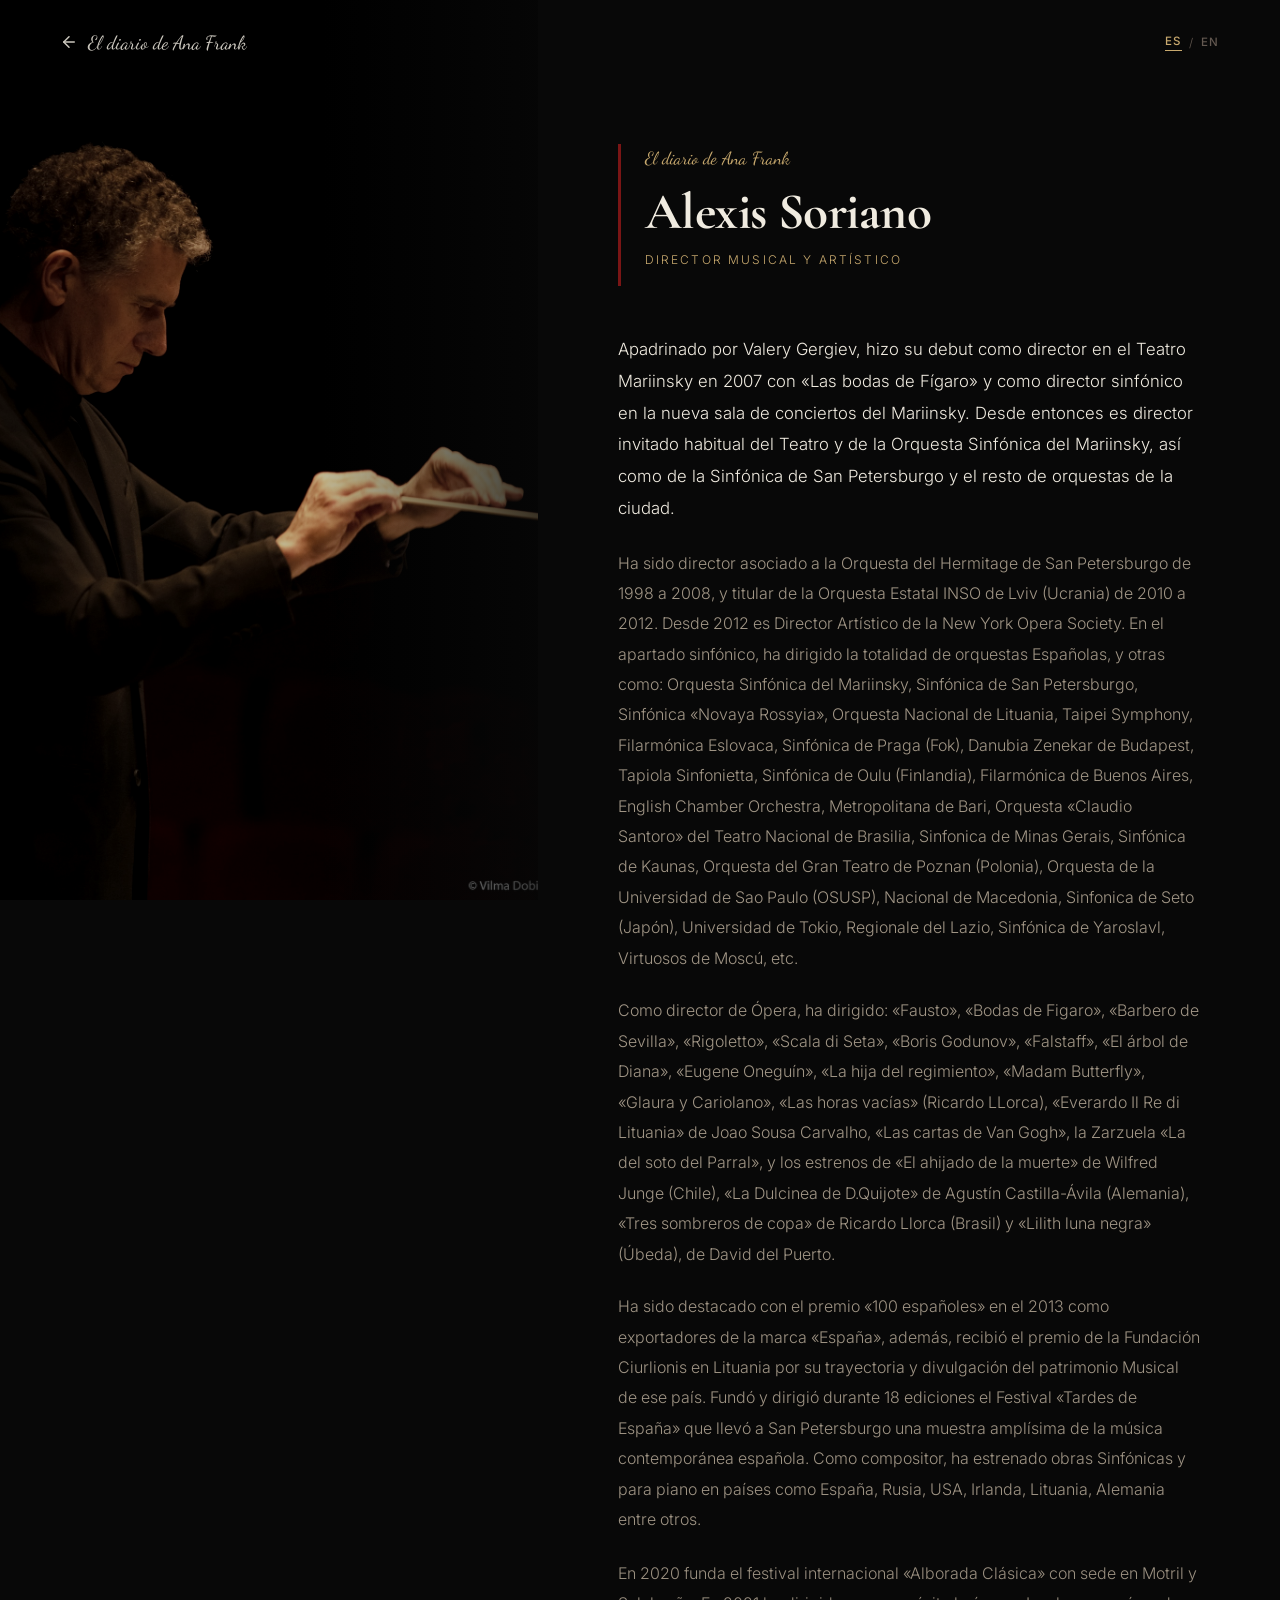
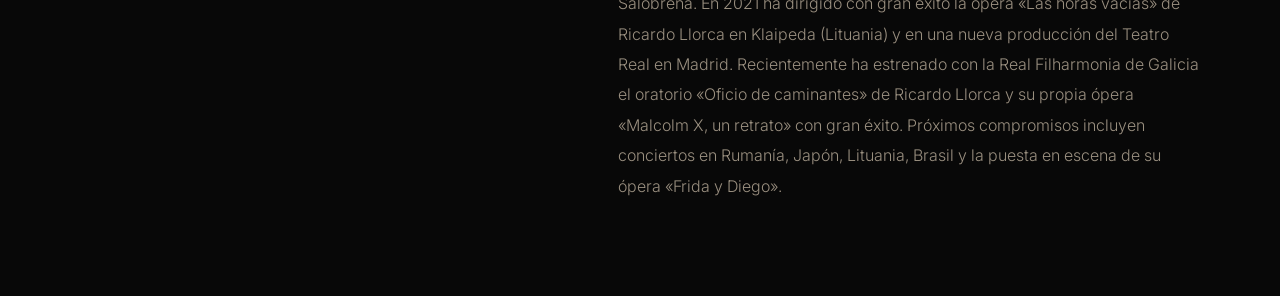
==== alexis.html @ a74d4772 "Commit temporal de mis archivos locales" ====
<!DOCTYPE html>
<html lang="es">
<head>
  <meta charset="UTF-8">
  <meta name="viewport" content="width=device-width, initial-scale=1.0">
  <title>Alexis Soriano — El diario de Ana Frank</title>
  <link rel="preconnect" href="https://fonts.googleapis.com">
  <link rel="preconnect" href="https://fonts.gstatic.com" crossorigin>
  <link href="https://fonts.googleapis.com/css2?family=Cormorant+Garamond:ital,wght@0,300;0,400;0,600;0,700;1,300;1,400;1,600&family=Dancing+Script:wght@600;700&family=Inter:wght@300;400;500&display=swap" rel="stylesheet">
  <link rel="stylesheet" href="css/styles.css">
  <link rel="stylesheet" href="css/artist.css">
</head>
<body>

  <header id="site-header" class="scrolled">
    <div class="header-inner">
      <a href="index.html" class="back-link">
        <svg width="18" height="18" viewBox="0 0 24 24" fill="none" stroke="currentColor" stroke-width="2" stroke-linecap="round" stroke-linejoin="round"><line x1="19" y1="12" x2="5" y2="12"/><polyline points="12 5 5 12 12 19"/></svg>
        <span data-es="El diario de Ana Frank" data-en="The Diary of Ana Frank">El diario de Ana Frank</span>
      </a>
      <div class="lang-toggle">
        <button class="lang-btn active" data-lang="es">ES</button>
        <span class="lang-sep">/</span>
        <button class="lang-btn" data-lang="en">EN</button>
      </div>
    </div>
  </header>

  <main class="artist-layout">

    <div class="artist-photo-col">
      <img src="assets/images/alexis-soriano.jpg" alt="Alexis Soriano">
      <div class="artist-photo-overlay"></div>
    </div>

    <div class="artist-content-col">
      <div class="artist-header">
        <p class="artist-opera" data-es="El diario de Ana Frank" data-en="The Diary of Ana Frank">El diario de Ana Frank</p>
        <h1 class="artist-name">Alexis Soriano</h1>
        <p class="artist-role" data-es="Director musical y artístico" data-en="Musical and Artistic Director">Director musical y artístico</p>
      </div>

      <div class="artist-bio">
        <p data-es="Apadrinado por Valery Gergiev, hizo su debut como director en el Teatro Mariinsky en 2007 con «Las bodas de Fígaro» y como director sinfónico en la nueva sala de conciertos del Mariinsky. Desde entonces es director invitado habitual del Teatro y de la Orquesta Sinfónica del Mariinsky, así como de la Sinfónica de San Petersburgo y el resto de orquestas de la ciudad."
           data-en="Mentored by Valery Gergiev, he made his debut as a conductor at the Mariinsky Theatre in 2007 with 'Le nozze di Figaro' and as a symphonic conductor in the new Mariinsky concert hall. Since then he has been a regular guest conductor of the Theatre, the Mariinsky Symphony Orchestra, the St. Petersburg Philharmonic and the city's other orchestras.">
          Apadrinado por Valery Gergiev, hizo su debut como director en el Teatro Mariinsky en 2007 con «Las bodas de Fígaro» y como director sinfónico en la nueva sala de conciertos del Mariinsky. Desde entonces es director invitado habitual del Teatro y de la Orquesta Sinfónica del Mariinsky, así como de la Sinfónica de San Petersburgo y el resto de orquestas de la ciudad.
        </p>
        <p data-es="Ha sido director asociado a la Orquesta del Hermitage de San Petersburgo de 1998 a 2008, y titular de la Orquesta Estatal INSO de Lviv (Ucrania) de 2010 a 2012. Desde 2012 es Director Artístico de la New York Opera Society. En el apartado sinfónico, ha dirigido la totalidad de orquestas Españolas, y otras como: Orquesta Sinfónica del Mariinsky, Sinfónica de San Petersburgo, Sinfónica «Novaya Rossyia», Orquesta Nacional de Lituania, Taipei Symphony, Filarmónica Eslovaca, Sinfónica de Praga (Fok), Danubia Zenekar de Budapest, Tapiola Sinfonietta, Sinfónica de Oulu (Finlandia), Filarmónica de Buenos Aires, English Chamber Orchestra, Metropolitana de Bari, Orquesta «Claudio Santoro» del Teatro Nacional de Brasilia, Sinfonica de Minas Gerais, Sinfónica de Kaunas, Orquesta del Gran Teatro de Poznan (Polonia), Orquesta de la Universidad de Sao Paulo (OSUSP), Nacional de Macedonia, Sinfonica de Seto (Japón), Universidad de Tokio, Regionale del Lazio, Sinfónica de Yaroslavl, Virtuosos de Moscú, etc."
           data-en="He was Associate Conductor of the Hermitage Orchestra of St. Petersburg from 1998 to 2008, and Principal Conductor of the INSO State Orchestra of Lviv (Ukraine) from 2010 to 2012. Since 2012 he has been Artistic Director of the New York Opera Society. As a symphonic conductor he has led all the major Spanish orchestras as well as the Mariinsky Symphony, St. Petersburg Philharmonic, Novaya Rossiya, Lithuanian National Orchestra, Taipei Symphony, Slovak Philharmonic, Prague Symphony (FOK), Danubia Budapest, Tapiola Sinfonietta, Oulu Sinfonietta (Finland), Buenos Aires Philharmonic, English Chamber Orchestra, Bari Metropolitan, Teatro Nacional de Brasilia 'Claudio Santoro' Orchestra, Minas Gerais Symphony, Kaunas Symphony, Grand Theatre of Poznan Orchestra (Poland), University of São Paulo Orchestra (OSUSP), National Orchestra of Macedonia, Seto Sinfonietta (Japan), University of Tokyo, Regionale del Lazio, Yaroslavl Symphony, Virtuosi of Moscow, etc.">
          Ha sido director asociado a la Orquesta del Hermitage de San Petersburgo de 1998 a 2008, y titular de la Orquesta Estatal INSO de Lviv (Ucrania) de 2010 a 2012. Desde 2012 es Director Artístico de la New York Opera Society. En el apartado sinfónico, ha dirigido la totalidad de orquestas Españolas, y otras como: Orquesta Sinfónica del Mariinsky, Sinfónica de San Petersburgo, Sinfónica «Novaya Rossyia», Orquesta Nacional de Lituania, Taipei Symphony, Filarmónica Eslovaca, Sinfónica de Praga (Fok), Danubia Zenekar de Budapest, Tapiola Sinfonietta, Sinfónica de Oulu (Finlandia), Filarmónica de Buenos Aires, English Chamber Orchestra, Metropolitana de Bari, Orquesta «Claudio Santoro» del Teatro Nacional de Brasilia, Sinfonica de Minas Gerais, Sinfónica de Kaunas, Orquesta del Gran Teatro de Poznan (Polonia), Orquesta de la Universidad de Sao Paulo (OSUSP), Nacional de Macedonia, Sinfonica de Seto (Japón), Universidad de Tokio, Regionale del Lazio, Sinfónica de Yaroslavl, Virtuosos de Moscú, etc.
        </p>
        <p data-es="Como director de Ópera, ha dirigido: «Fausto», «Bodas de Figaro», «Barbero de Sevilla», «Rigoletto», «Scala di Seta», «Boris Godunov», «Falstaff», «El árbol de Diana», «Eugene Oneguín», «La hija del regimiento», «Madam Butterfly», «Glaura y Cariolano», «Las horas vacías» (Ricardo LLorca), «Everardo Il Re di Lituania» de Joao Sousa Carvalho, «Las cartas de Van Gogh», la Zarzuela «La del soto del Parral», y los estrenos de «El ahijado de la muerte» de Wilfred Junge (Chile), «La Dulcinea de D.Quijote» de Agustín Castilla-Ávila (Alemania), «Tres sombreros de copa» de Ricardo Llorca (Brasil) y «Lilith luna negra» (Úbeda), de David del Puerto."
           data-en="As an opera conductor he has directed: Faust, Le nozze di Figaro, Il barbiere di Siviglia, Rigoletto, La Scala di Seta, Boris Godunov, Falstaff, L'arbore di Diana, Eugene Onegin, La fille du régiment, Madama Butterfly, Glaura y Cariolano, Las horas vacías (Ricardo Llorca), Everardo Il Re di Lituania by Joao Sousa Carvalho, Letters of Van Gogh, the Zarzuela La del soto del Parral, and world premieres of El ahijado de la muerte by Wilfred Junge (Chile), La Dulcinea de D.Quijote by Agustín Castilla-Ávila (Germany), Tres sombreros de copa by Ricardo Llorca (Brazil) and Lilith luna negra (Úbeda) by David del Puerto.">
          Como director de Ópera, ha dirigido: «Fausto», «Bodas de Figaro», «Barbero de Sevilla», «Rigoletto», «Scala di Seta», «Boris Godunov», «Falstaff», «El árbol de Diana», «Eugene Oneguín», «La hija del regimiento», «Madam Butterfly», «Glaura y Cariolano», «Las horas vacías» (Ricardo LLorca), «Everardo Il Re di Lituania» de Joao Sousa Carvalho, «Las cartas de Van Gogh», la Zarzuela «La del soto del Parral», y los estrenos de «El ahijado de la muerte» de Wilfred Junge (Chile), «La Dulcinea de D.Quijote» de Agustín Castilla-Ávila (Alemania), «Tres sombreros de copa» de Ricardo Llorca (Brasil) y «Lilith luna negra» (Úbeda), de David del Puerto.
        </p>
        <p data-es="Ha sido destacado con el premio «100 españoles» en el 2013 como exportadores de la marca «España», además, recibió el premio de la Fundación Ciurlionis en Lituania por su trayectoria y divulgación del patrimonio Musical de ese país. Fundó y dirigió durante 18 ediciones el Festival «Tardes de España» que llevó a San Petersburgo una muestra amplísima de la música contemporánea española. Como compositor, ha estrenado obras Sinfónicas y para piano en países como España, Rusia, USA, Irlanda, Lituania, Alemania entre otros."
           data-en="He was recognised with the '100 Spaniards' award in 2013 as an exporter of the Spanish brand, and received the Ciurlionis Foundation award in Lithuania for his career and promotion of that country's musical heritage. He founded and directed for 18 editions the 'Tardes de España' Festival, which brought a wide panorama of contemporary Spanish music to St. Petersburg. As a composer he has premiered symphonic and piano works in Spain, Russia, the USA, Ireland, Lithuania, Germany and elsewhere.">
          Ha sido destacado con el premio «100 españoles» en el 2013 como exportadores de la marca «España», además, recibió el premio de la Fundación Ciurlionis en Lituania por su trayectoria y divulgación del patrimonio Musical de ese país. Fundó y dirigió durante 18 ediciones el Festival «Tardes de España» que llevó a San Petersburgo una muestra amplísima de la música contemporánea española. Como compositor, ha estrenado obras Sinfónicas y para piano en países como España, Rusia, USA, Irlanda, Lituania, Alemania entre otros.
        </p>
        <p data-es="En 2020 funda el festival internacional «Alborada Clásica» con sede en Motril y Salobreña. En 2021 ha dirigido con gran éxito la ópera «Las horas vacías» de Ricardo Llorca en Klaipeda (Lituania) y en una nueva producción del Teatro Real en Madrid. Recientemente ha estrenado con la Real Filharmonia de Galicia el oratorio «Oficio de caminantes» de Ricardo Llorca y su propia ópera «Malcolm X, un retrato» con gran éxito. Próximos compromisos incluyen conciertos en Rumanía, Japón, Lituania, Brasil y la puesta en escena de su ópera «Frida y Diego»."
           data-en="In 2020 he founded the international festival 'Alborada Clásica', based in Motril and Salobreña. In 2021 he conducted to great acclaim the opera Las horas vacías by Ricardo Llorca in Klaipeda (Lithuania) and in a new production at the Teatro Real in Madrid. He recently premiered with the Real Filharmonia de Galicia the oratorio Oficio de caminantes by Ricardo Llorca and his own opera Malcolm X, un retrato to great success. Upcoming engagements include concerts in Romania, Japan, Lithuania, Brazil and the staging of his opera Frida y Diego.">
          En 2020 funda el festival internacional «Alborada Clásica» con sede en Motril y Salobreña. En 2021 ha dirigido con gran éxito la ópera «Las horas vacías» de Ricardo Llorca en Klaipeda (Lituania) y en una nueva producción del Teatro Real en Madrid. Recientemente ha estrenado con la Real Filharmonia de Galicia el oratorio «Oficio de caminantes» de Ricardo Llorca y su propia ópera «Malcolm X, un retrato» con gran éxito. Próximos compromisos incluyen conciertos en Rumanía, Japón, Lituania, Brasil y la puesta en escena de su ópera «Frida y Diego».
        </p>
      </div>
    </div>

  </main>

  <script src="https://cdnjs.cloudflare.com/ajax/libs/gsap/3.12.5/gsap.min.js"></script>
  <script src="js/artist.js"></script>
</body>
</html>
---- css/styles.css ----
/* =====================================================
   EL DIARIO DE ANA FRANK — Dossier Digital
   ===================================================== */

/* ---- Reset ---- */
*, *::before, *::after { box-sizing: border-box; margin: 0; padding: 0; }
img { max-width: 100%; display: block; }
a  { color: inherit; text-decoration: none; }

/* ---- Variables ---- */
:root {
  --bg:         #080808;
  --bg2:        #0d0d0d;
  --bg3:        #131313;
  --crimson:    #7a1515;
  --crimson2:   #9b1a1a;
  --gold:       #c8a96e;
  --gold2:      #d9bc87;
  --ivory:      #f0ebe0;
  --ivory2:     #a09585;
  --ivory3:     #635850;
  --border:     rgba(200,169,110,0.14);
  --ease:       cubic-bezier(0.25,0.46,0.45,0.94);
  --t:          0.4s;
}

/* ---- Base ---- */
html { scroll-behavior: smooth; font-size: 16px; }
body {
  background: var(--bg);
  color: var(--ivory);
  font-family: 'Inter', sans-serif;
  font-weight: 300;
  line-height: 1.75;
  overflow-x: hidden;
  -webkit-font-smoothing: antialiased;
}

::-webkit-scrollbar          { width: 3px; }
::-webkit-scrollbar-track    { background: var(--bg); }
::-webkit-scrollbar-thumb    { background: var(--crimson); }

/* ---- Typography ---- */
h1,h2,h3,h4 {
  font-family: 'Cormorant Garamond', serif;
  font-weight: 700;
  line-height: 1.1;
}

/* ---- Layout ---- */
.container {
  max-width: 1160px;
  margin: 0 auto;
  padding: 0 2rem;
}

/* ---- Reveal (initial state for GSAP) ---- */
.js-ready .reveal {
  opacity: 0;
  transform: translateY(28px);
}

/* ======================================================
   HEADER
====================================================== */
#site-header {
  position: fixed;
  inset: 0 0 auto 0;
  z-index: 200;
  padding: 1.6rem 2.5rem;
  transition: background var(--t) var(--ease), padding var(--t) var(--ease),
              border-color var(--t) var(--ease);
  border-bottom: 1px solid transparent;
}
#site-header.scrolled {
  background: rgba(8,8,8,0.92);
  backdrop-filter: blur(18px);
  -webkit-backdrop-filter: blur(18px);
  padding: 1rem 2.5rem;
  border-bottom-color: var(--border);
}
.header-inner {
  max-width: 1160px;
  margin: 0 auto;
  display: flex;
  align-items: center;
  justify-content: space-between;
  gap: 2rem;
}
.header-logo {
  font-family: 'Dancing Script', cursive;
  font-size: 1.3rem;
  color: var(--ivory);
  opacity: 0.85;
  white-space: nowrap;
}
.header-right { display: flex; align-items: center; gap: 2.5rem; }
.header-nav   { display: flex; gap: 1.8rem; }
.header-nav a {
  font-size: 0.75rem;
  letter-spacing: 0.14em;
  text-transform: uppercase;
  color: var(--ivory2);
  font-weight: 400;
  transition: color var(--t);
}
.header-nav a:hover { color: var(--gold); }

.lang-toggle { display: flex; align-items: center; gap: 0.45rem; }
.lang-sep    { color: var(--ivory3); font-size: 0.75rem; }
.lang-btn {
  background: none;
  border: none;
  cursor: pointer;
  font: 500 0.72rem/1 'Inter', sans-serif;
  letter-spacing: 0.15em;
  color: var(--ivory3);
  padding: 0.15rem 0;
  transition: color var(--t);
}
.lang-btn.active {
  color: var(--gold);
  border-bottom: 1px solid var(--gold);
}
.lang-btn:hover { color: var(--ivory2); }

/* Hamburger */
.menu-btn {
  display: none;
  background: none;
  border: none;
  cursor: pointer;
  padding: 0.4rem;
  flex-direction: column;
  justify-content: center;
  gap: 5px;
}
.menu-btn span {
  display: block;
  width: 22px;
  height: 1.5px;
  background: var(--ivory);
  transition: transform var(--t) var(--ease), opacity var(--t);
  transform-origin: center;
}
.menu-btn.open span:nth-child(1) { transform: translateY(6.5px) rotate(45deg); }
.menu-btn.open span:nth-child(2) { opacity: 0; transform: scaleX(0); }
.menu-btn.open span:nth-child(3) { transform: translateY(-6.5px) rotate(-45deg); }

/* Mobile nav panel */
.mobile-nav {
  position: fixed;
  inset: 0;
  background: rgba(8,8,8,0.97);
  backdrop-filter: blur(20px);
  -webkit-backdrop-filter: blur(20px);
  z-index: 190;
  display: none;
  flex-direction: column;
  align-items: center;
  justify-content: center;
  gap: 2.5rem;
  padding: 2rem;
}
.mobile-nav.open { display: flex; }
.mobile-nav a {
  font-family: 'Cormorant Garamond', serif;
  font-size: 2.2rem;
  font-weight: 300;
  color: var(--ivory2);
  letter-spacing: 0.04em;
  transition: color var(--t);
}
.mobile-nav a:hover,
.mobile-nav a:focus { color: var(--gold); }

/* ======================================================
   HERO
====================================================== */
#hero {
  position: relative;
  height: 100vh;
  min-height: 680px;
  display: flex;
  align-items: stretch;
  justify-content: center;
  overflow: hidden;
}

.hero-bg {
  position: absolute;
  inset: 0;
}
.hero-img {
  width: 100%;
  height: 100%;
  object-fit: cover;
  object-position: center 20%;
  filter: sepia(40%) contrast(1.05) brightness(0.55);
  transform-origin: center;
  will-change: transform;
}
.hero-overlay {
  position: absolute;
  inset: 0;
  background: linear-gradient(
    to bottom,
    rgba(8,8,8,0.35) 0%,
    rgba(8,8,8,0.2)  40%,
    rgba(8,8,8,0.6)  75%,
    rgba(8,8,8,0.92) 100%
  );
}

/* Grain texture */
#hero::after {
  content: '';
  position: absolute;
  inset: 0;
  background-image: url("data:image/svg+xml,%3Csvg xmlns='http://www.w3.org/2000/svg' width='300' height='300'%3E%3Cfilter id='n'%3E%3CfeTurbulence type='fractalNoise' baseFrequency='0.85' numOctaves='4' stitchTiles='stitch'/%3E%3C/filter%3E%3Crect width='100%25' height='100%25' filter='url(%23n)' opacity='0.04'/%3E%3C/svg%3E");
  pointer-events: none;
  z-index: 1;
  opacity: 0.6;
}

.hero-content {
  position: relative;
  z-index: 2;
  text-align: center;
  padding: 10vh 1.5rem 16vh;
  max-width: 860px;
  width: 100%;
  display: flex;
  flex-direction: column;
  justify-content: space-between;
  align-items: center;
}

.hero-eyebrow {
  display: flex;
  align-items: center;
  justify-content: center;
  gap: 1rem;
  font-size: 0.75rem;
  letter-spacing: 0.3em;
  text-transform: uppercase;
  color: var(--gold);
  margin-bottom: 0;
  opacity: 0;
}
.eyebrow-rule {
  display: inline-block;
  width: 28px;
  height: 1px;
  background: var(--gold);
  opacity: 0.6;
}

.hero-title {
  font-family: 'Dancing Script', cursive;
  font-weight: 700;
  font-size: clamp(4rem, 10vw, 8.5rem);
  line-height: 1.0;
  color: var(--ivory);
  margin: 0;
  text-shadow: 0 2px 40px rgba(0,0,0,0.7);
  opacity: 0;
  transform: translateY(18px);
}
.title-script  { display: block; }
.title-name    { display: block; }

.hero-title-block {
  display: flex;
  flex-direction: column;
  align-items: center;
  gap: 2rem;
}

.hero-bottom {
  display: flex;
  flex-direction: column;
  align-items: center;
  gap: 1.2rem;
}
.hero-composer {
  font-family: 'Cormorant Garamond', serif;
  font-size: clamp(1rem, 2vw, 1.35rem);
  font-weight: 300;
  color: var(--ivory2);
  margin: 0;
  letter-spacing: 0.04em;
  opacity: 0;
}
.hero-composer strong {
  font-weight: 600;
  color: var(--gold2);
}

.hero-cast {
  display: flex;
  flex-wrap: wrap;
  align-items: center;
  justify-content: center;
  gap: 0.5rem 2rem;
  font-size: 1rem;
  letter-spacing: 0.04em;
  color: var(--ivory2);
  opacity: 0;
  margin: 0;
}
.hero-cast strong { color: var(--ivory); font-weight: 600; font-size: 1.05rem; }
.hero-cast em     { font-style: normal; color: var(--ivory3); font-size: 0.9rem; }
.cast-dot         { color: var(--gold); opacity: 0.5; font-size: 1.1rem; }

.scroll-cue {
  position: absolute;
  bottom: 2rem;
  left: 50%;
  transform: translateX(-50%);
  z-index: 2;
  display: flex;
  justify-content: center;
  opacity: 0;
}
.scroll-line {
  width: 1px;
  height: 50px;
  background: linear-gradient(to bottom, transparent, var(--gold));
  animation: pulse-line 2.2s ease-in-out infinite;
}
@keyframes pulse-line {
  0%,100% { opacity: 1; transform: scaleY(1); }
  50%      { opacity: 0.3; transform: scaleY(0.6); }
}

/* ======================================================
   SECTIONS — shared
====================================================== */
.section      { padding: 7rem 0; }
.section-dark { background: var(--bg2); }

.section-header {
  display: flex;
  align-items: center;
  gap: 1.5rem;
  margin-bottom: 4rem;
}
.section-num {
  font-family: 'Cormorant Garamond', serif;
  font-size: 4.5rem;
  font-weight: 300;
  line-height: 1;
  color: var(--gold);
  opacity: 0.2;
  min-width: 3.5rem;
}
.section-title {
  font-size: clamp(1.8rem, 3.5vw, 3rem);
  letter-spacing: -0.01em;
  white-space: nowrap;
}
.section-rule {
  flex: 1;
  height: 1px;
  background: linear-gradient(to right, var(--gold), transparent);
  opacity: 0.2;
  transform-origin: left;
}
.section-intro {
  font-size: 0.78rem;
  letter-spacing: 0.16em;
  text-transform: uppercase;
  color: var(--ivory3);
  margin-top: -2.5rem;
  margin-bottom: 2.5rem;
}

/* ======================================================
   LA OBRA — tabs
====================================================== */
.obra-tabs {
  display: flex;
  gap: 0;
  border-bottom: 1px solid var(--border);
  margin-bottom: 3.5rem;
}
.tab-btn {
  background: none;
  border: none;
  cursor: pointer;
  font: 400 0.78rem/1 'Inter', sans-serif;
  letter-spacing: 0.12em;
  text-transform: uppercase;
  color: var(--ivory3);
  padding: 0.9rem 1.8rem;
  border-bottom: 2px solid transparent;
  transition: color var(--t), border-color var(--t);
  margin-bottom: -1px;
}
.tab-btn.active { color: var(--gold); border-bottom-color: var(--gold); }
.tab-btn:hover  { color: var(--ivory2); }

.tab-panel { display: none; }
.tab-panel.active { display: block; }

/* Obra — two-column layout */
.obra-split {
  display: grid;
  grid-template-columns: 280px 1fr;
  gap: 5rem;
  align-items: start;
}
.obra-text-full { max-width: 760px; margin: 0 auto; }

/* Portrait */
.portrait-wrap { position: relative; }
.portrait-img {
  width: 100%;
  aspect-ratio: 3/4;
  object-fit: cover;
  object-position: top;
  filter: grayscale(100%) contrast(1.1) brightness(0.85);
}
.portrait-wrap.empty {
  aspect-ratio: 3/4;
  background: var(--bg3);
  display: flex;
  align-items: center;
  justify-content: center;
  color: var(--ivory3);
  font-style: italic;
  font-size: 0.85rem;
}
.portrait-label {
  margin-top: 0.9rem;
  padding-left: 0.9rem;
  border-left: 2px solid var(--crimson);
}
.portrait-label strong { display: block; font-family: 'Cormorant Garamond', serif; font-size: 1.05rem; }
.portrait-label span   { font-size: 0.75rem; color: var(--ivory3); letter-spacing: 0.08em; }

.prod-photo-wrap img {
  width: 100%;
  filter: contrast(1.05) brightness(0.85);
}

/* Obra text */
.obra-byline {
  font-size: 0.72rem;
  letter-spacing: 0.16em;
  text-transform: uppercase;
  color: var(--gold);
  margin-bottom: 2rem;
}
.obra-body { display: flex; flex-direction: column; gap: 1.4rem; }
.obra-body p {
  font-size: 1rem;
  line-height: 1.9;
  color: var(--ivory2);
}
.obra-body p:first-child { color: var(--ivory); }

.obra-quote {
  border-left: 3px solid var(--crimson);
  padding: 1rem 0 1rem 1.5rem;
  margin: 0.5rem 0;
}
.obra-quote p {
  font-family: 'Cormorant Garamond', serif;
  font-size: 1.2rem !important;
  font-style: italic;
  color: var(--ivory) !important;
  line-height: 1.65;
}
.obra-quote cite {
  display: block;
  margin-top: 0.5rem;
  font-size: 0.72rem;
  letter-spacing: 0.12em;
  text-transform: uppercase;
  color: var(--ivory3);
  font-style: normal;
}

.obra-signature {
  margin-top: 1.5rem;
  padding-top: 1.2rem;
  border-top: 1px solid var(--border);
  text-align: right;
  font-family: 'Cormorant Garamond', serif;
  font-style: italic;
  color: var(--ivory3);
  font-size: 1rem;
}

.prod-photo-inline {
  margin-top: 3rem;
}
.prod-photo-inline img {
  width: 100%;
  max-height: 420px;
  object-fit: cover;
  filter: brightness(0.85) contrast(1.05);
}

/* ======================================================
   GALLERY
====================================================== */
.gallery-grid {
  display: grid;
  grid-template-columns: repeat(2, 1fr);
  gap: 0.6rem;
}
.gallery-item {
  overflow: hidden;
  cursor: pointer;
}
.gallery-item img {
  width: 100%;
  height: 360px;
  object-fit: cover;
  object-position: center top;
  display: block;
  filter: brightness(0.82) contrast(1.06);
  transition: filter 0.5s var(--ease), transform 0.7s var(--ease);
}
.gallery-item:hover img {
  filter: brightness(1) contrast(1.08);
  transform: scale(1.03);
}
.gallery-item--wide {
  grid-column: 1 / -1;
}
.gallery-item--wide img {
  height: 420px;
  object-position: center center;
}

/* ======================================================
   LIGHTBOX
====================================================== */
#lightbox {
  display: none;
  position: fixed;
  inset: 0;
  z-index: 1000;
  background: rgba(0,0,0,0.93);
  align-items: center;
  justify-content: center;
  cursor: zoom-out;
}
#lightbox.open {
  display: flex;
}
#lightbox img {
  max-width: 90vw;
  max-height: 90vh;
  object-fit: contain;
  display: block;
  box-shadow: 0 0 80px rgba(0,0,0,0.8);
  cursor: default;
}
#lightbox-close {
  position: absolute;
  top: 1.5rem;
  right: 2rem;
  background: none;
  border: none;
  color: var(--ivory2);
  font-size: 2rem;
  cursor: pointer;
  line-height: 1;
  transition: color var(--t);
}
#lightbox-close:hover { color: var(--gold); }
#lightbox-prev,
#lightbox-next {
  position: absolute;
  top: 50%;
  transform: translateY(-50%);
  background: none;
  border: none;
  color: var(--ivory2);
  font-size: 2.5rem;
  cursor: pointer;
  padding: 1rem;
  transition: color var(--t);
  line-height: 1;
}
#lightbox-prev { left: 1rem; }
#lightbox-next { right: 1rem; }
#lightbox-prev:hover,
#lightbox-next:hover { color: var(--gold); }

.gallery-item { cursor: zoom-in; }

/* ======================================================
   TEAM
====================================================== */
.team-grid {
  display: flex;
  flex-wrap: wrap;
  gap: 1.25rem;
  justify-content: center;
}
.team-card {
  flex: 0 0 calc(33.333% - 0.9rem);
  cursor: pointer;
  text-decoration: none;
  color: inherit;
  display: block;
}
.team-card--ensemble {
  flex: 0 0 100%;
  display: flex;
  gap: 2rem;
  align-items: flex-start;
  cursor: pointer;
  text-decoration: none;
  color: inherit;
}

.card-img-wrap {
  position: relative;
  overflow: hidden;
  aspect-ratio: 2/3;
  background: var(--bg3);
}
.card-img-wrap img {
  width: 100%;
  height: 100%;
  object-fit: cover;
  object-position: top;
  filter: grayscale(100%) contrast(1.1) brightness(0.8);
  transition: filter 0.5s var(--ease), transform 0.7s var(--ease);
}
.team-card:hover .card-img-wrap img {
  filter: grayscale(50%) contrast(1.1) brightness(0.7);
  transform: scale(1.04);
}

/* Initials placeholder */
.card-img-wrap.empty {
  display: flex;
  align-items: center;
  justify-content: center;
  background: linear-gradient(135deg, var(--bg3), #1a0d0d);
}
.card-initials {
  font-family: 'Cormorant Garamond', serif;
  font-size: 3rem;
  color: var(--crimson);
  opacity: 0.35;
}

/* Hover cue — "Ver biografía →" */
.card-hover-cue {
  position: absolute;
  inset: 0;
  background: linear-gradient(to top,
    rgba(90,8,8,0.88)  0%,
    rgba(4,0,0,0.55)   50%,
    transparent        100%);
  opacity: 0;
  transition: opacity 0.4s var(--ease);
  display: flex;
  align-items: flex-end;
  justify-content: flex-end;
  padding: 1.25rem;
  gap: 0.4rem;
  color: var(--gold);
  font-size: 0.75rem;
  letter-spacing: 0.1em;
  text-transform: uppercase;
}
.card-hover-cue svg { flex-shrink: 0; transition: transform 0.3s var(--ease); }
.team-card:hover .card-hover-cue { opacity: 1; }
.team-card:hover .card-hover-cue svg { transform: translateX(3px); }

.card-footer { padding: 1rem 0 0.25rem; }
.card-name {
  font-family: 'Dancing Script', cursive;
  font-size: clamp(1.3rem, 2vw, 1.7rem);
  font-weight: 600;
  color: var(--ivory);
  margin-bottom: 0.2rem;
}
.card-role {
  font-size: 0.8rem;
  letter-spacing: 0.16em;
  text-transform: uppercase;
  color: var(--gold);
}

/* Ensemble — cinematic panoramic banner */
.team-card--ensemble {
  display: block;
  position: relative;
  margin-top: 1rem;
}
.team-card--ensemble .card-img-wrap {
  aspect-ratio: 21/7;
  width: 100%;
}
.team-card--ensemble .card-img-wrap img {
  object-position: center center;
}
/* Name + role overlaid on image bottom-left */
.team-card--ensemble .card-footer {
  position: absolute;
  bottom: 0;
  left: 0;
  right: 0;
  padding: 2rem 2.5rem;
  background: linear-gradient(to top, rgba(8,8,8,0.92) 0%, transparent 100%);
  pointer-events: none;
}
.team-card--ensemble .card-name { font-family: 'Dancing Script', cursive; }
/* Hover cue bottom-right */
.team-card--ensemble .card-hover-cue {
  align-items: flex-end;
  justify-content: flex-end;
}

/* ======================================================
   VIDEO
====================================================== */
.video-wrap {
  border: 1px solid var(--border);
  background: #000;
  overflow: hidden;
}
.video-wrap video {
  width: 100%;
  max-height: 68vh;
  display: block;
}
.video-wrap iframe {
  width: 100%;
  aspect-ratio: 16/9;
  display: block;
  border: none;
}

/* ======================================================
   FICHA ARTÍSTICA
====================================================== */
.ficha-layout {
  display: grid;
  grid-template-columns: 1fr 260px;
  gap: 4rem;
  align-items: start;
}
.ficha-opera {
  font-family: 'Dancing Script', cursive;
  font-size: 2.2rem;
  color: var(--ivory);
  font-weight: 700;
  margin-bottom: 0.4rem;
}
.ficha-note {
  font-size: 0.78rem;
  color: var(--ivory3);
  font-style: italic;
  letter-spacing: 0.04em;
  margin-bottom: 2.5rem;
}
.ficha-table { width: 100%; border-collapse: collapse; }
.ficha-table tr { border-bottom: 1px solid var(--border); }
.ficha-table td { padding: 1rem 0; vertical-align: middle; }
.ficha-table td:first-child {
  color: var(--ivory3);
  font-size: 0.75rem;
  letter-spacing: 0.1em;
  text-transform: uppercase;
  width: 44%;
  padding-right: 2rem;
}
.ficha-table td:last-child {
  font-family: 'Cormorant Garamond', serif;
  font-size: 1.1rem;
  color: var(--ivory);
}
.muted { color: var(--ivory3); font-size: 0.85em; font-style: normal; }

.cache-card {
  border: 1px solid rgba(122,21,21,0.5);
  padding: 2.2rem 1.8rem;
  text-align: center;
  background: rgba(122,21,21,0.06);
  margin-bottom: 1.25rem;
}
.cache-label  { font-size: 0.7rem; letter-spacing: 0.2em; text-transform: uppercase; color: var(--ivory3); margin-bottom: 0.6rem; }
.cache-amount { font-family: 'Cormorant Garamond', serif; font-size: 3.2rem; font-weight: 700; color: var(--ivory); line-height: 1; }
.cache-vat    { font-size: 0.8rem; color: var(--ivory2); margin-bottom: 0.8rem; }
.cache-detail { font-size: 0.68rem; color: var(--ivory3); font-style: italic; }

.festival-card {
  border: 1px solid var(--border);
  padding: 1.4rem;
  text-align: center;
}
.festival-pre  { font-size: 0.62rem; letter-spacing: 0.15em; text-transform: uppercase; color: var(--ivory3); margin-bottom: 0.3rem; }
.festival-name { font-family: 'Dancing Script', cursive; font-size: 1.5rem; color: var(--gold); font-weight: 600; margin-bottom: 0.35rem; }
.festival-date { font-size: 0.75rem; color: var(--ivory2); letter-spacing: 0.08em; }

/* ======================================================
   CONTACTO
====================================================== */
.contact-layout {
  display: flex;
  align-items: center;
  justify-content: space-between;
  gap: 4rem;
  flex-wrap: wrap;
}
.contact-name {
  font-family: 'Cormorant Garamond', serif;
  font-size: 2rem;
  color: var(--ivory);
  margin-bottom: 0.3rem;
}
.contact-role {
  font-size: 0.72rem;
  letter-spacing: 0.14em;
  text-transform: uppercase;
  color: var(--gold);
  margin-bottom: 1.5rem;
}
.contact-link {
  display: block;
  color: var(--ivory2);
  font-size: 1.05rem;
  margin-bottom: 0.5rem;
  transition: color var(--t);
}
.contact-link:hover { color: var(--gold); }

.cta-btn {
  display: inline-flex;
  align-items: center;
  gap: 0.75rem;
  background: var(--crimson);
  color: var(--ivory);
  padding: 1rem 2.2rem;
  font-size: 0.75rem;
  letter-spacing: 0.14em;
  text-transform: uppercase;
  font-weight: 500;
  transition: background var(--t) var(--ease), transform var(--t) var(--ease);
  white-space: nowrap;
}
.cta-btn:hover { background: var(--crimson2); transform: translateX(4px); }
.cta-btn svg   { transition: transform var(--t) var(--ease); }
.cta-btn:hover svg { transform: translateX(4px); }

/* ======================================================
   FOOTER
====================================================== */
footer {
  padding: 2.5rem 0;
  border-top: 1px solid var(--border);
}
.footer-inner { display: flex; flex-direction: column; align-items: center; gap: 0.4rem; text-align: center; }
.footer-title {
  font-family: 'Dancing Script', cursive;
  font-size: 1.4rem;
  color: var(--ivory2);
}
.footer-sub {
  font-size: 0.68rem;
  color: var(--ivory3);
  letter-spacing: 0.1em;
}

/* ======================================================
   RESPONSIVE
====================================================== */
@media (max-width: 1024px) {
  .obra-split {
    grid-template-columns: 220px 1fr;
    gap: 3rem;
  }
  .team-card { flex: 0 0 calc(50% - 0.65rem); }
  .team-card--ensemble { flex: 0 0 100%; }
  .team-card--ensemble .card-img-wrap { aspect-ratio: 21/8; }
  .ficha-layout { grid-template-columns: 1fr 240px; gap: 3rem; }
}

@media (max-width: 768px) {
  .header-nav { display: none; }
  .menu-btn   { display: flex; }
  #site-header { padding: 1.2rem 1.5rem; }
  #site-header.scrolled { padding: 0.9rem 1.5rem; }

  .hero-cast { display: none; }
  .hero-title { font-size: clamp(3.2rem, 13vw, 6rem); }

  .section-title { white-space: normal; }
  .section-num   { font-size: 3.5rem; min-width: 2.8rem; }
  .section-header { gap: 1.2rem; margin-bottom: 3rem; }

  .obra-split {
    grid-template-columns: 1fr;
    gap: 2.5rem;
  }
  .obra-image-col { display: flex; gap: 1.5rem; align-items: flex-start; }
  .portrait-wrap  { max-width: 160px; flex-shrink: 0; }

  .gallery-item img { height: 220px; }
  .gallery-item--wide img { height: 260px; }

  .team-card { flex: 0 0 calc(50% - 0.65rem); }
  .team-card--ensemble { flex: 0 0 100%; }
  .team-card--ensemble .card-img-wrap { aspect-ratio: 16/6; }

  .ficha-layout { grid-template-columns: 1fr; gap: 2.5rem; }
  .ficha-table td:first-child { padding-right: 1rem; }
  .contact-layout { flex-direction: column; gap: 2.5rem; }
  .section { padding: 5rem 0; }
  .container { padding: 0 1.5rem; }
}

@media (max-width: 480px) {
  .team-card { flex: 0 0 100%; }
  .team-card--ensemble { flex: 0 0 100%; }
  .gallery-grid { grid-template-columns: 1fr; }
  .gallery-item--wide { grid-column: 1; }
  .gallery-item img { height: 260px; }
  .gallery-item--wide img { height: 260px; }
  .obra-tabs { overflow-x: auto; }
  .tab-btn { padding: 0.8rem 1.2rem; white-space: nowrap; }
  .cache-amount { font-size: 2.6rem; }
  .section-num { font-size: 2.8rem; min-width: 2.2rem; }
  .section-header { gap: 0.9rem; margin-bottom: 2.5rem; }
  .section { padding: 4rem 0; }
  .container { padding: 0 1.2rem; }
  .hero-title { font-size: clamp(2.8rem, 14vw, 4.5rem); }
  .ficha-table td { padding: 0.75rem 0; }
  .ficha-table td:first-child { font-size: 0.7rem; padding-right: 0.75rem; }
}
---- css/artist.css ----
/* =====================================================
   Artist detail pages
   ===================================================== */

body { overflow-x: hidden; }

/* Back link in header */
.back-link {
  display: flex;
  align-items: center;
  gap: 0.6rem;
  font-family: 'Dancing Script', cursive;
  font-size: 1.2rem;
  color: var(--ivory);
  opacity: 0.85;
  transition: opacity 0.3s;
}
.back-link:hover { opacity: 1; color: var(--gold); }
.back-link svg   { flex-shrink: 0; }

/* Main split layout */
.artist-layout {
  display: grid;
  grid-template-columns: 42% 1fr;
  min-height: 100vh;
}

/* Photo column — sticky */
.artist-photo-col {
  position: sticky;
  top: 0;
  height: 100vh;
  overflow: hidden;
}
.artist-photo-col img {
  width: 100%;
  height: 100%;
  object-fit: cover;
  object-position: top center;
  filter: grayscale(20%) contrast(1.05) brightness(0.75);
}
.artist-photo-overlay {
  position: absolute;
  inset: 0;
  background: linear-gradient(
    to right,
    transparent 60%,
    rgba(8,8,8,0.7) 100%
  );
}

/* Content column */
.artist-content-col {
  padding: 9rem 5rem 6rem 5rem;
  background: var(--bg);
  display: flex;
  flex-direction: column;
  gap: 3rem;
}

/* Artist header */
.artist-header {
  border-left: 3px solid var(--crimson);
  padding-left: 1.5rem;
}
.artist-opera {
  font-family: 'Dancing Script', cursive;
  font-size: 1.1rem;
  color: var(--gold);
  margin-bottom: 0.6rem;
}
.artist-name {
  font-family: 'Cormorant Garamond', serif;
  font-size: clamp(2.2rem, 4vw, 3.5rem);
  font-weight: 700;
  color: var(--ivory);
  line-height: 1.1;
  margin-bottom: 0.5rem;
  letter-spacing: -0.01em;
}
.artist-role {
  font-size: 0.75rem;
  letter-spacing: 0.18em;
  text-transform: uppercase;
  color: var(--gold);
  margin-bottom: 1rem;
}
.artist-awards {
  font-family: 'Cormorant Garamond', serif;
  font-style: italic;
  font-size: 0.95rem;
  color: var(--ivory2);
  line-height: 1.6;
}

/* Biography */
.artist-bio {
  display: flex;
  flex-direction: column;
  gap: 1.4rem;
}
.artist-bio p {
  font-size: 1rem;
  line-height: 1.9;
  color: var(--ivory2);
}
.artist-bio p:first-child {
  color: var(--ivory);
  font-size: 1.05rem;
}

/* Responsive */
@media (max-width: 900px) {
  .artist-layout {
    grid-template-columns: 1fr;
  }
  .artist-photo-col {
    position: relative;
    height: 55vw;
    min-height: 300px;
  }
  .artist-photo-overlay {
    background: linear-gradient(to bottom, transparent 50%, rgba(8,8,8,0.9) 100%);
  }
  .artist-content-col {
    padding: 3rem 1.5rem 4rem;
  }
}
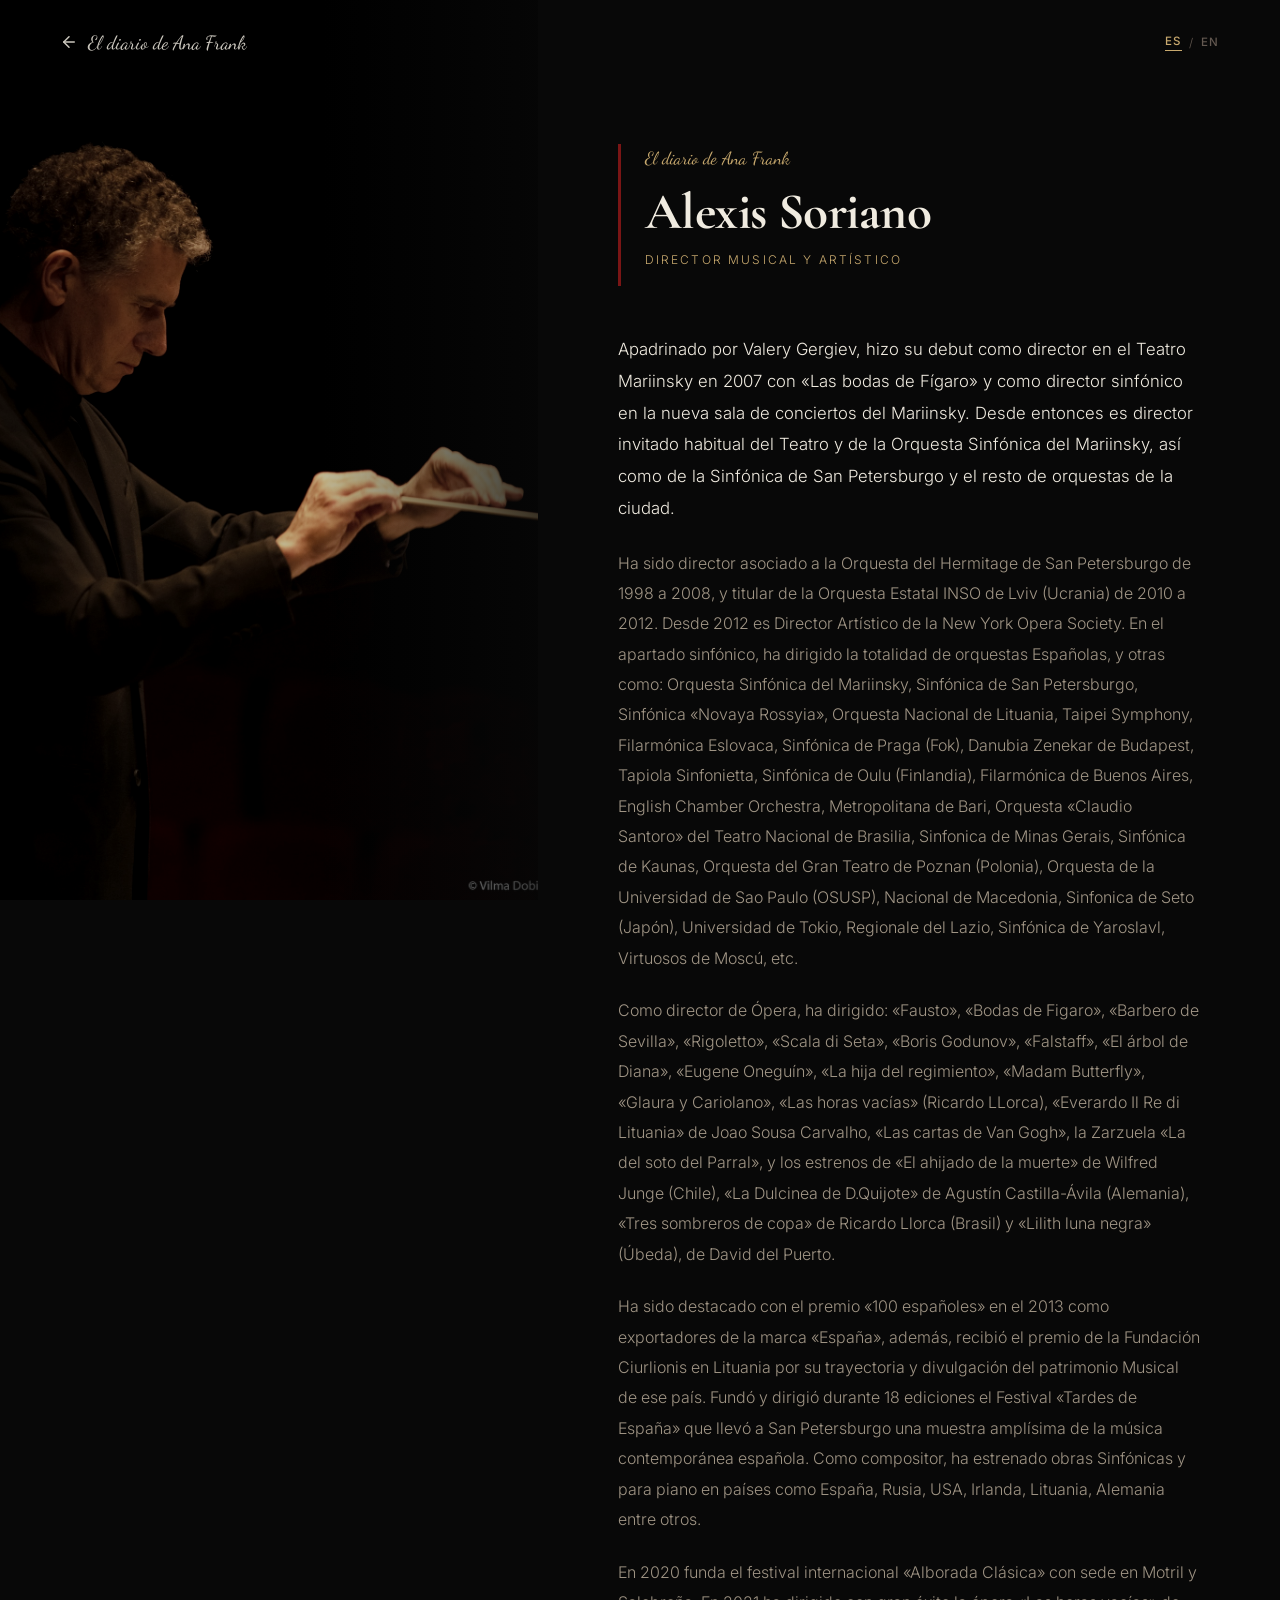
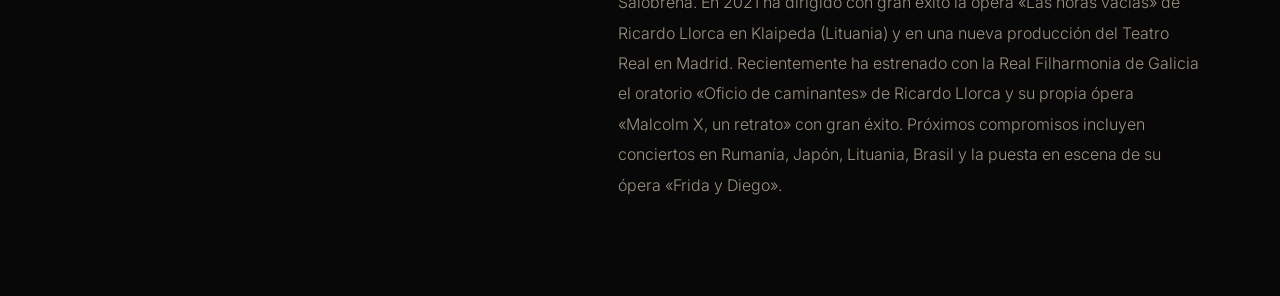
==== commit f843364a: "chore: prevent search engine indexing Add noindex meta tags and robots.txt to keep dossier unlisted." ====
--- a/alexis.html
+++ b/alexis.html
@@ -2,6 +2,7 @@
 <html lang="es">
 <head>
   <meta charset="UTF-8">
+  <meta name="robots" content="noindex, nofollow, noarchive, nosnippet">
   <meta name="viewport" content="width=device-width, initial-scale=1.0">
   <title>Alexis Soriano — El diario de Ana Frank</title>
   <link rel="preconnect" href="https://fonts.googleapis.com">
--- a/css/styles.css
+++ b/css/styles.css
@@ -499,8 +499,8 @@
 }
 .prod-photo-inline img {
   width: 100%;
-  max-height: 420px;
-  object-fit: cover;
+  height: auto;
+  display: block;
   filter: brightness(0.85) contrast(1.05);
 }
 
@@ -528,6 +528,9 @@
 .gallery-item:hover img {
   filter: brightness(1) contrast(1.08);
   transform: scale(1.03);
+}
+.gallery-item--center img {
+  object-position: center center;
 }
 .gallery-item--wide {
   grid-column: 1 / -1;
